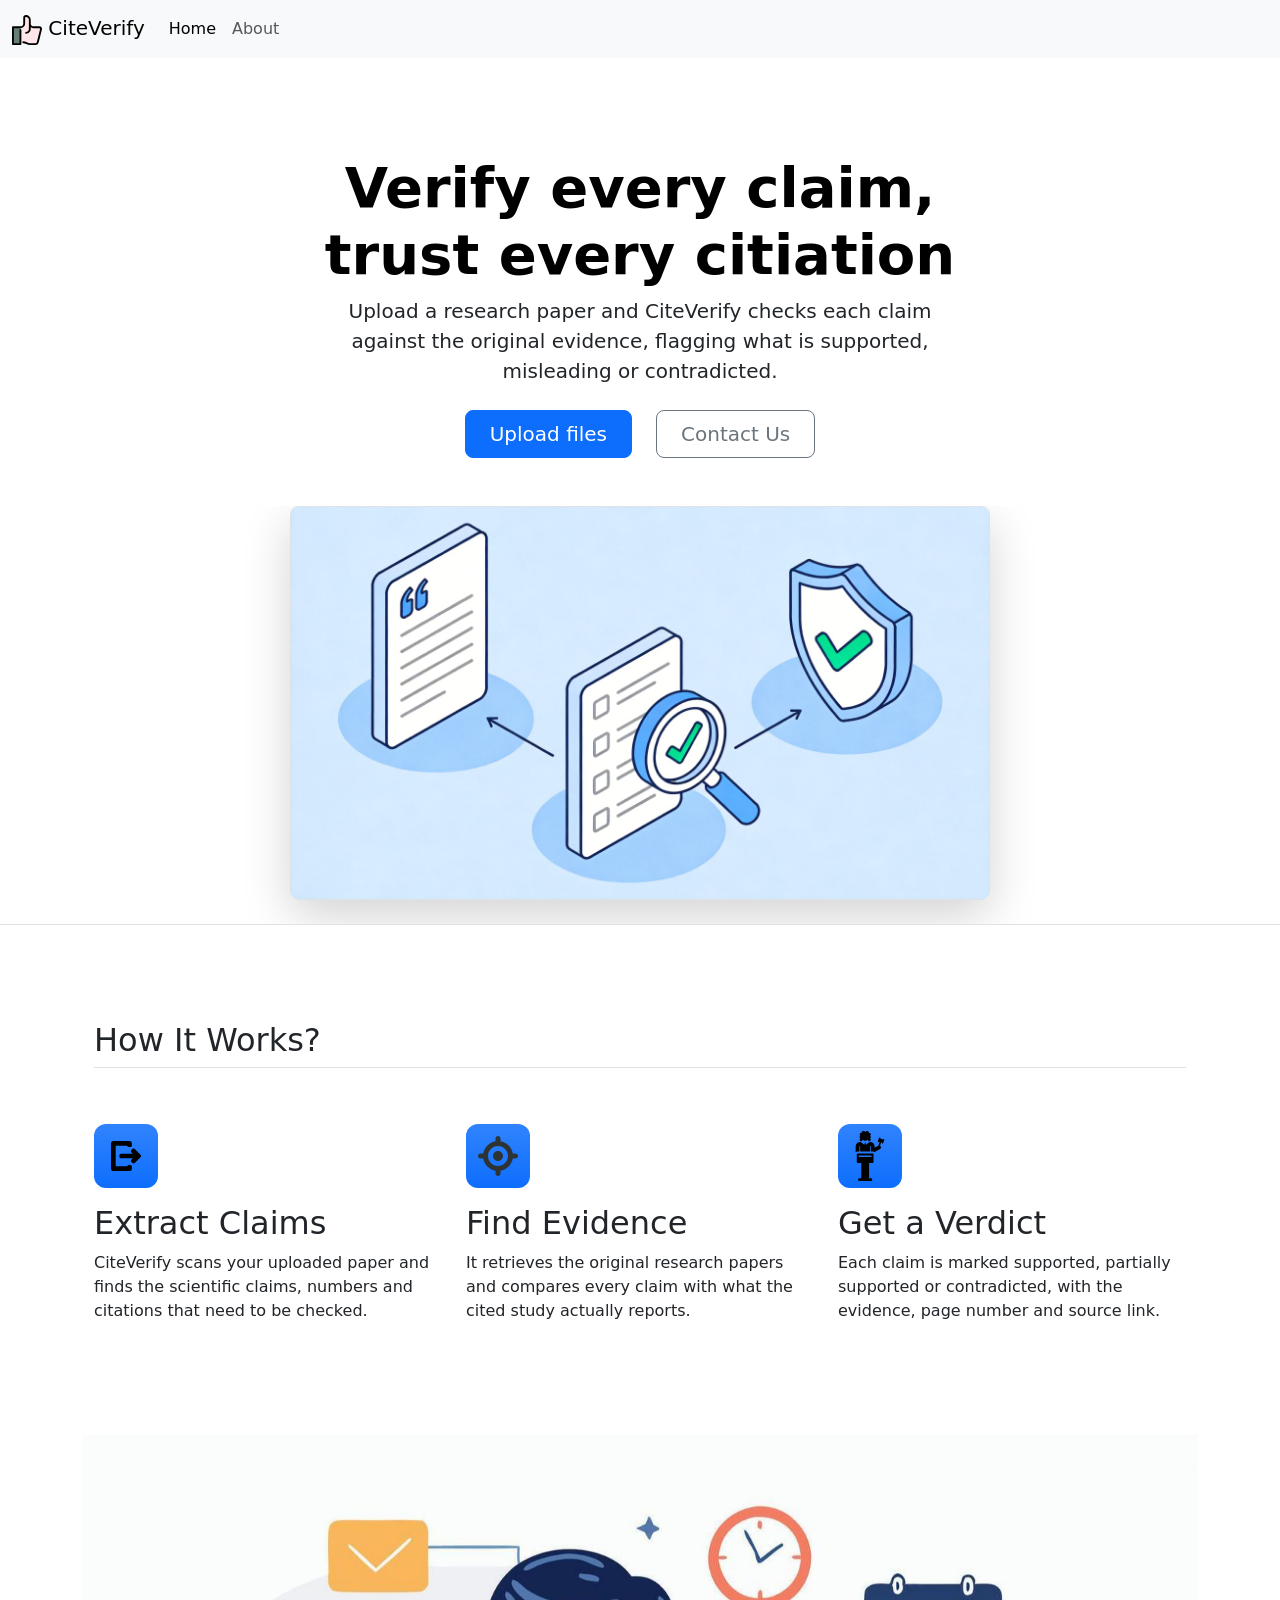
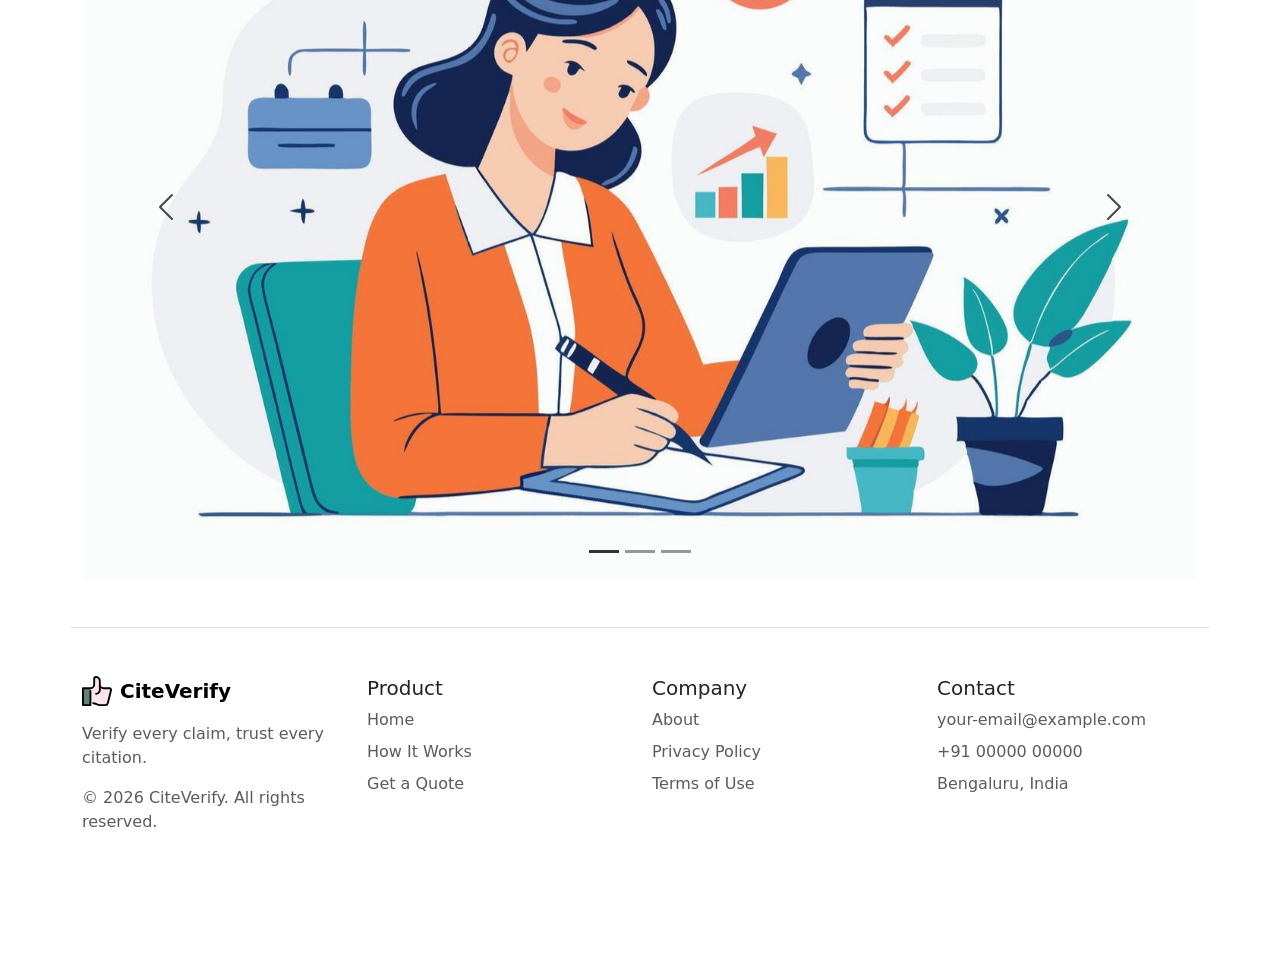
==== frontend/index.html @ 7b43e4f3 "added index and upload pages" ====
<!DOCTYPE html>
<html lang="en">

<head>
  <meta charset="UTF-8">
  <meta name="viewport" content="width=device-width, initial-scale=1.0">
  <title> Cite Verify</title>
  <link href="https://cdn.jsdelivr.net/npm/bootstrap@5.3.0-alpha2/dist/css/bootstrap.min.css" rel="stylesheet"
    integrity="sha384-aFq/bzH65dt+w6FI2ooMVUpc+21e0SRygnTpmBvdBgSdnuTN7QbdgL+OapgHtvPp" crossorigin="anonymous">
  

  <style>
    .feature-icon {
      width: 4rem;
      height: 4rem;
      border-radius: 0.75rem;
    }

    /* Carousel arrows: dark grey instead of white */
    .carousel-control-prev-icon {
      background-image: url("data:image/svg+xml,<svg xmlns='http://www.w3.org/2000/svg' viewBox='0 0 16 16' fill='%23333333'><path d='M11.354 1.646a.5.5 0 0 1 0 .708L5.707 8l5.647 5.646a.5.5 0 0 1-.708.708l-6-6a.5.5 0 0 1 0-.708l6-6a.5.5 0 0 1 .708 0z'/></svg>");
    }
    .carousel-control-next-icon {
      background-image: url("data:image/svg+xml,<svg xmlns='http://www.w3.org/2000/svg' viewBox='0 0 16 16' fill='%23333333'><path d='M4.646 1.646a.5.5 0 0 1 .708 0l6 6a.5.5 0 0 1 0 .708l-6 6a.5.5 0 0 1-.708-.708L10.293 8 4.646 2.354a.5.5 0 0 1 0-.708z'/></svg>");
    }

    /* Make the arrows more visible (default opacity is 0.5) */
    .carousel-control-prev,
    .carousel-control-next {
      opacity: 0.9;
    }

    /* Indicator bars at the bottom: dark grey */
    .carousel-indicators [data-bs-target] {
      background-color: #333333;
    }
  </style>
</head>

<body>

  <nav class="navbar navbar-expand-lg bg-body-tertiary">
    <div class="container-fluid">
      <a class="navbar-brand" href="#"><img src="./assests/thumb-up-svgrepo-com.svg" alt="thumbs up icon" height="30"> CiteVerify</a>
      <button class="navbar-toggler" type="button" data-bs-toggle="collapse" data-bs-target="#navbarSupportedContent"
        aria-controls="navbarSupportedContent" aria-expanded="false" aria-label="Toggle navigation">
        <span class="navbar-toggler-icon"></span>
      </button>
      <div class="collapse navbar-collapse" id="navbarSupportedContent">
        <ul class="navbar-nav me-auto mb-2 mb-lg-0">
          <li class="nav-item">
            <a class="nav-link active" aria-current="page" href="#index.html">Home</a>
          </li>
          <li class="nav-item">
            <a class="nav-link" href="#features-3" id="about-link">About</a>
          </li>
          
        </ul>
        
      </div>
    </div>
  </nav>


  <div class="px-4 pt-5 my-5 text-center border-bottom">
    <h1 class="display-4 fw-bold text-body-emphasis">Verify every claim,<br>trust every citiation</h1>
    <div class="col-lg-6 mx-auto">
      <p class="lead mb-4">Upload a research paper and CiteVerify checks each claim against the original
        evidence, flagging what is supported, misleading or contradicted.
      </p>
      <div class="d-grid gap-2 d-sm-flex justify-content-sm-center mb-5">
        <button type="button" id="get-quote"class="btn btn-primary btn-lg px-4 me-sm-3">Upload files</button>
        <button type="button" id="contact-btn" class="btn btn-outline-secondary btn-lg px-4">Contact Us</button>
      </div>
    </div>
    <div class="overflow-hidden" style="max-height: 70vh;">
      <div class="container px-5">
        <img src="./assests/mainpage.jpg.jpeg" class="img-fluid border rounded-3 shadow-lg mb-4" alt="Example image" width="700"
          height="200" loading="lazy">
      </div>
    </div>
  </div>

  <div class="container px-4 py-5" id="featured-3">
    <h2 class="pb-2 border-bottom">How It Works?</h2>
    <div class="row g-4 py-5 row-cols-1 row-cols-lg-3">
      <div class="feature col">
        <div
          class="feature-icon d-inline-flex align-items-center justify-content-center text-bg-primary bg-gradient fs-2 mb-3">
          <img src="./assests/extract-svgrepo-com.svg" alt="extract" height="30">
        </div>
        <h3 class="fs-2">Extract Claims</h3>
        <p>CiteVerify scans your uploaded paper and finds the scientific claims,
          numbers and citations that need to be checked.</p>
        
        
      </div>
      <div class="feature col">
        <div
          class="feature-icon d-inline-flex align-items-center justify-content-center text-bg-primary bg-gradient fs-2 mb-3">
          <img src="./assests/find-location-svgrepo-com.svg" alt="find claims" height="40">
        </div>
        <h3 class="fs-2">Find Evidence</h3>
        <p>It retrieves the original research papers and compares every claim
          with what the cited study actually reports.</p>
        
    
      </div>
      <div class="feature col">
        <div
          class="feature-icon d-inline-flex align-items-center justify-content-center text-bg-primary bg-gradient fs-2 mb-3">
          <img src="./assests/veredict-law-svgrepo-com.svg" alt="verdict" height="50">
        </div>
        <h3 class="fs-2">Get a Verdict</h3>
        <p>Each claim is marked supported, partially supported or contradicted,
          with the evidence, page number and source link.</p>
        
      </div>
    </div>
  </div>
  <div class="container">
    <div id="carouselExampleIndicators" class="carousel slide">
      <div class="carousel-indicators">
        <button type="button" data-bs-target="#carouselExampleIndicators" data-bs-slide-to="0" class="active"
          aria-current="true" aria-label="Slide 1"></button>
        <button type="button" data-bs-target="#carouselExampleIndicators" data-bs-slide-to="1"
          aria-label="Slide 2"></button>
        <button type="button" data-bs-target="#carouselExampleIndicators" data-bs-slide-to="2"
          aria-label="Slide 3"></button>
      </div>
      <div class="carousel-inner">
        <div class="carousel-item active">
          <img src="./assests/carousel1.jpeg" class="d-block w-100 " alt="couple">
        </div>
        <div class="carousel-item">
          <img src="./assests/carousel2.jpeg" class="d-block w-100 " alt="dog">
        </div>
        <div class="carousel-item">
          <img src="./assests/carousel3.jpeg" class="d-block w-100" alt="family">
        </div>
      </div>
      <button class="carousel-control-prev" type="button" data-bs-target="#carouselExampleIndicators"
        data-bs-slide="prev">
        <span class="carousel-control-prev-icon" aria-hidden="true"></span>
        <span class="visually-hidden">Previous</span>
      </button>
      <button class="carousel-control-next" type="button" data-bs-target="#carouselExampleIndicators"
        data-bs-slide="next">
        <span class="carousel-control-next-icon" aria-hidden="true"></span>
        <span class="visually-hidden">Next</span>
      </button>
    </div>
  </div>

  <div class="container">
    <footer id="contact" class="row row-cols-1 row-cols-sm-2 row-cols-md-4 py-5 my-5 border-top">
  <div class="col mb-3">
    <a href="index.html" class="d-flex align-items-center mb-3 link-body-emphasis text-decoration-none fw-bold fs-5">
      <img src="./assests/thumb-up-svgrepo-com.svg" alt="CiteVerify logo" height="30" class="me-2">
      CiteVerify
    </a>
    <p class="text-body-secondary">Verify every claim, trust every citation.</p>
    <p class="text-body-secondary">© <span id="year">2026</span> CiteVerify. All rights reserved.</p>
  </div>

  <div class="col mb-3">
    <h5>Product</h5>
    <ul class="nav flex-column">
      <li class="nav-item mb-2"><a href="index.html" class="nav-link p-0 text-body-secondary">Home</a></li>
      <li class="nav-item mb-2"><a href="#featured-3" class="nav-link p-0 text-body-secondary">How It Works</a></li>
      <li class="nav-item mb-2"><a href="upload.html" class="nav-link p-0 text-body-secondary">Get a Quote</a></li>
    </ul>
  </div>

  <div class="col mb-3">
    <h5>Company</h5>
    <ul class="nav flex-column">
      <li class="nav-item mb-2"><a href="#featured-3" class="nav-link p-0 text-body-secondary">About</a></li>
      <li class="nav-item mb-2"><a href="#" class="nav-link p-0 text-body-secondary">Privacy Policy</a></li>
      <li class="nav-item mb-2"><a href="#" class="nav-link p-0 text-body-secondary">Terms of Use</a></li>
    </ul>
  </div>

  <div class="col mb-3">
    <h5>Contact</h5>
    <ul class="nav flex-column">
      <li class="nav-item mb-2"><a href="mailto:your-email@example.com" class="nav-link p-0 text-body-secondary">your-email@example.com</a></li>
      <li class="nav-item mb-2"><span class="text-body-secondary">+91 00000 00000</span></li>
      <li class="nav-item mb-2"><span class="text-body-secondary">Bengaluru, India</span></li>
    </ul>
  </div>
</footer>
    
  </div>
  <script src="https://cdn.jsdelivr.net/npm/bootstrap@5.3.0-alpha3/dist/js/bootstrap.bundle.min.js"
  integrity="sha384-ENjdO4Dr2bkBIFxQpeoTz1HIcje39Wm4jDKdf19U8gI4ddQ3GYNS7NTKfAdVQSZe"
  crossorigin="anonymous"></script>
<script src="script.js"></script>
</body>
</html>
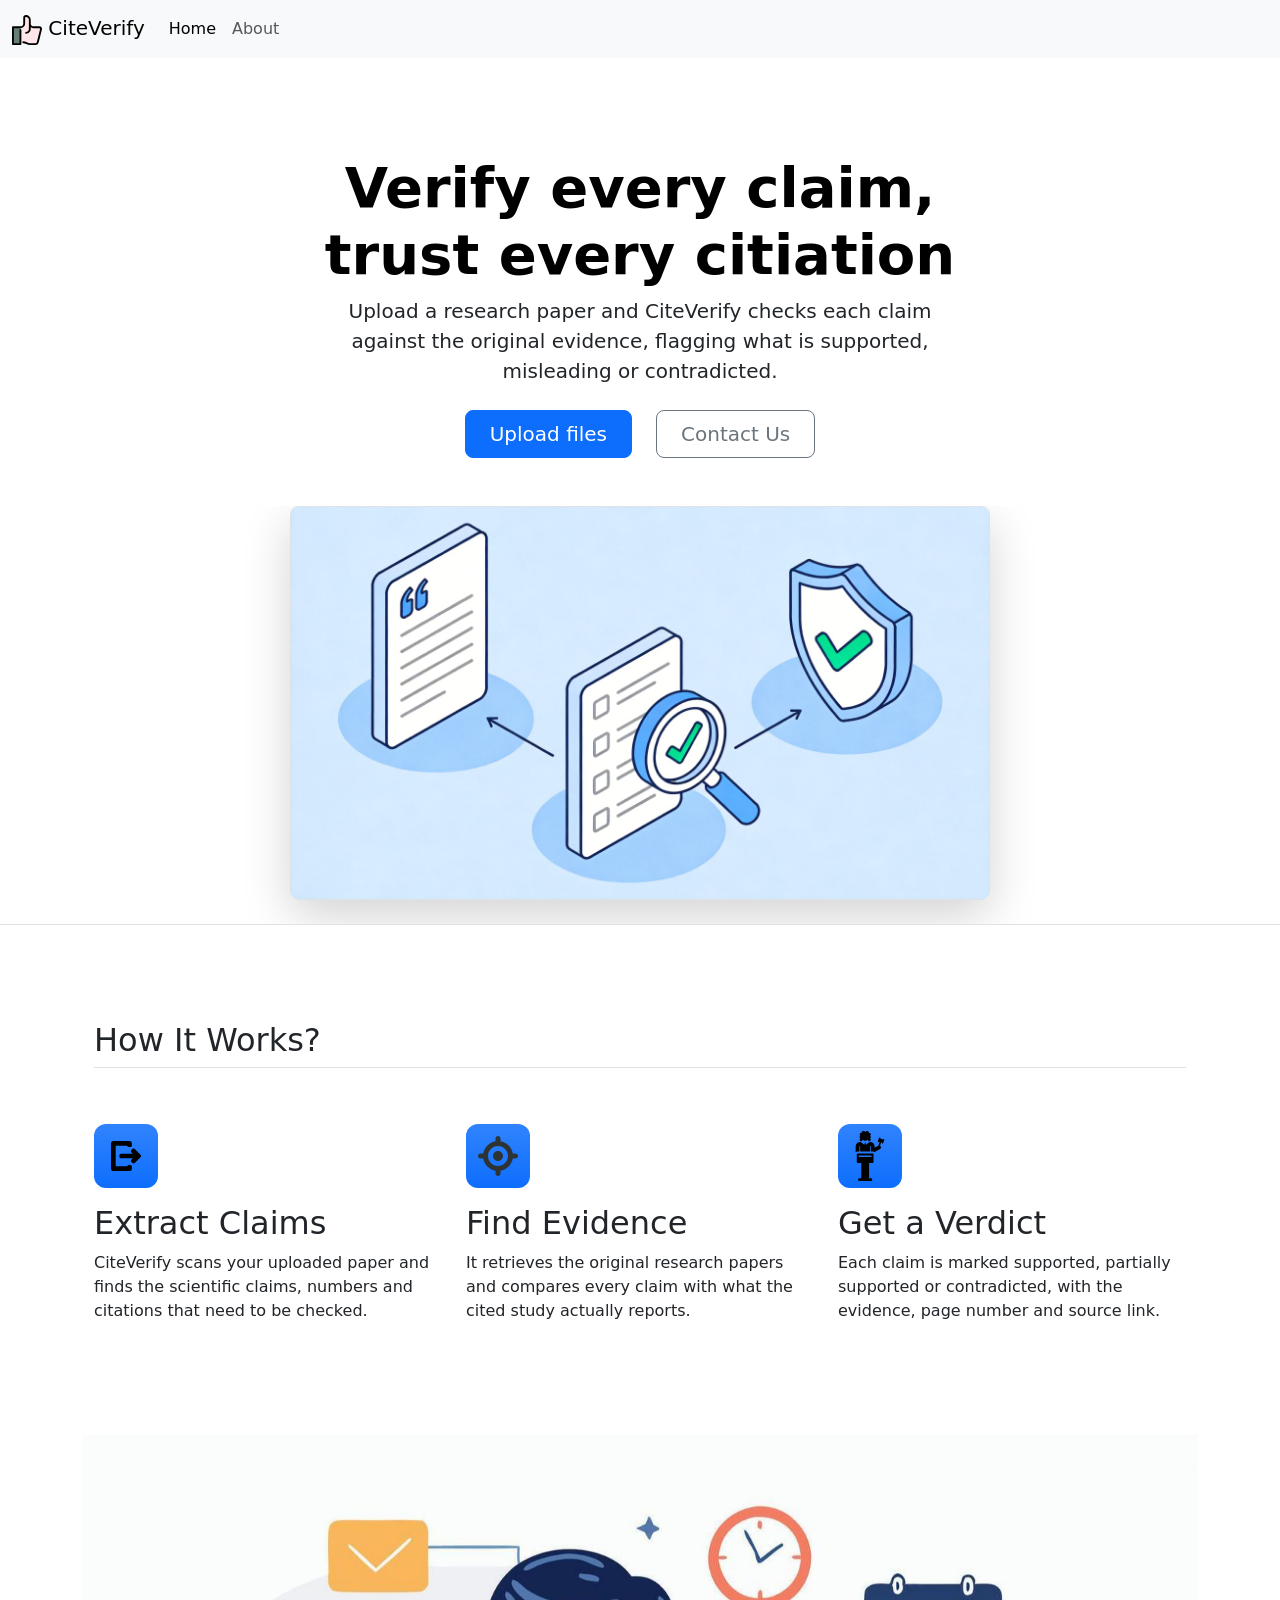
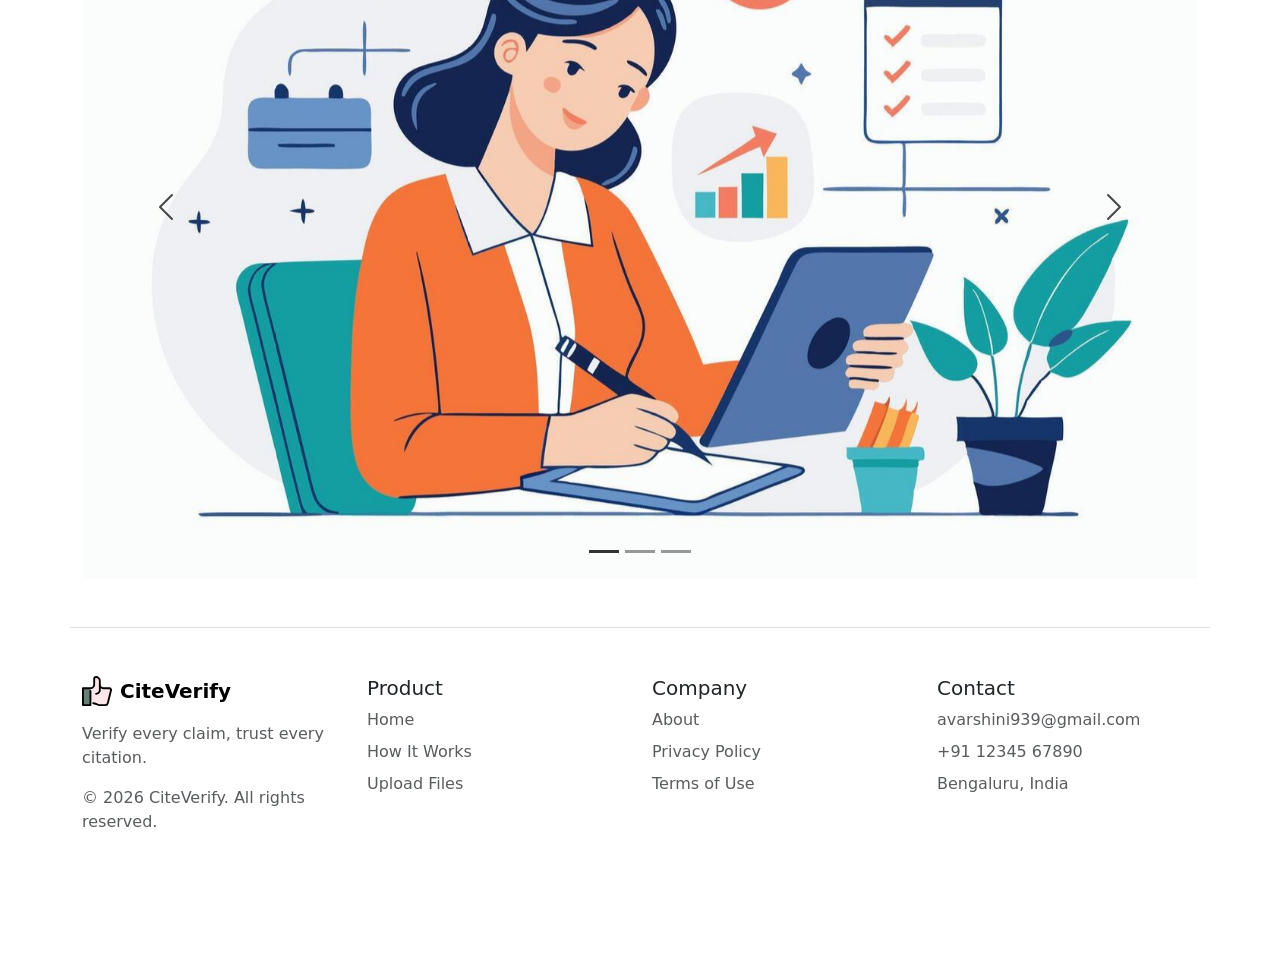
==== commit c96d8241: "add results page" ====
--- a/frontend/index.html
+++ b/frontend/index.html
@@ -168,7 +168,7 @@
     <ul class="nav flex-column">
       <li class="nav-item mb-2"><a href="index.html" class="nav-link p-0 text-body-secondary">Home</a></li>
       <li class="nav-item mb-2"><a href="#featured-3" class="nav-link p-0 text-body-secondary">How It Works</a></li>
-      <li class="nav-item mb-2"><a href="upload.html" class="nav-link p-0 text-body-secondary">Get a Quote</a></li>
+      <li class="nav-item mb-2"><a href="upload.html" class="nav-link p-0 text-body-secondary">Upload Files</a></li>
     </ul>
   </div>
 
@@ -184,8 +184,8 @@
   <div class="col mb-3">
     <h5>Contact</h5>
     <ul class="nav flex-column">
-      <li class="nav-item mb-2"><a href="mailto:your-email@example.com" class="nav-link p-0 text-body-secondary">your-email@example.com</a></li>
-      <li class="nav-item mb-2"><span class="text-body-secondary">+91 00000 00000</span></li>
+      <li class="nav-item mb-2"><a href="mailto:your-email@example.com" class="nav-link p-0 text-body-secondary">avarshini939@gmail.com</a></li>
+      <li class="nav-item mb-2"><span class="text-body-secondary">+91 12345 67890</span></li>
       <li class="nav-item mb-2"><span class="text-body-secondary">Bengaluru, India</span></li>
     </ul>
   </div>
